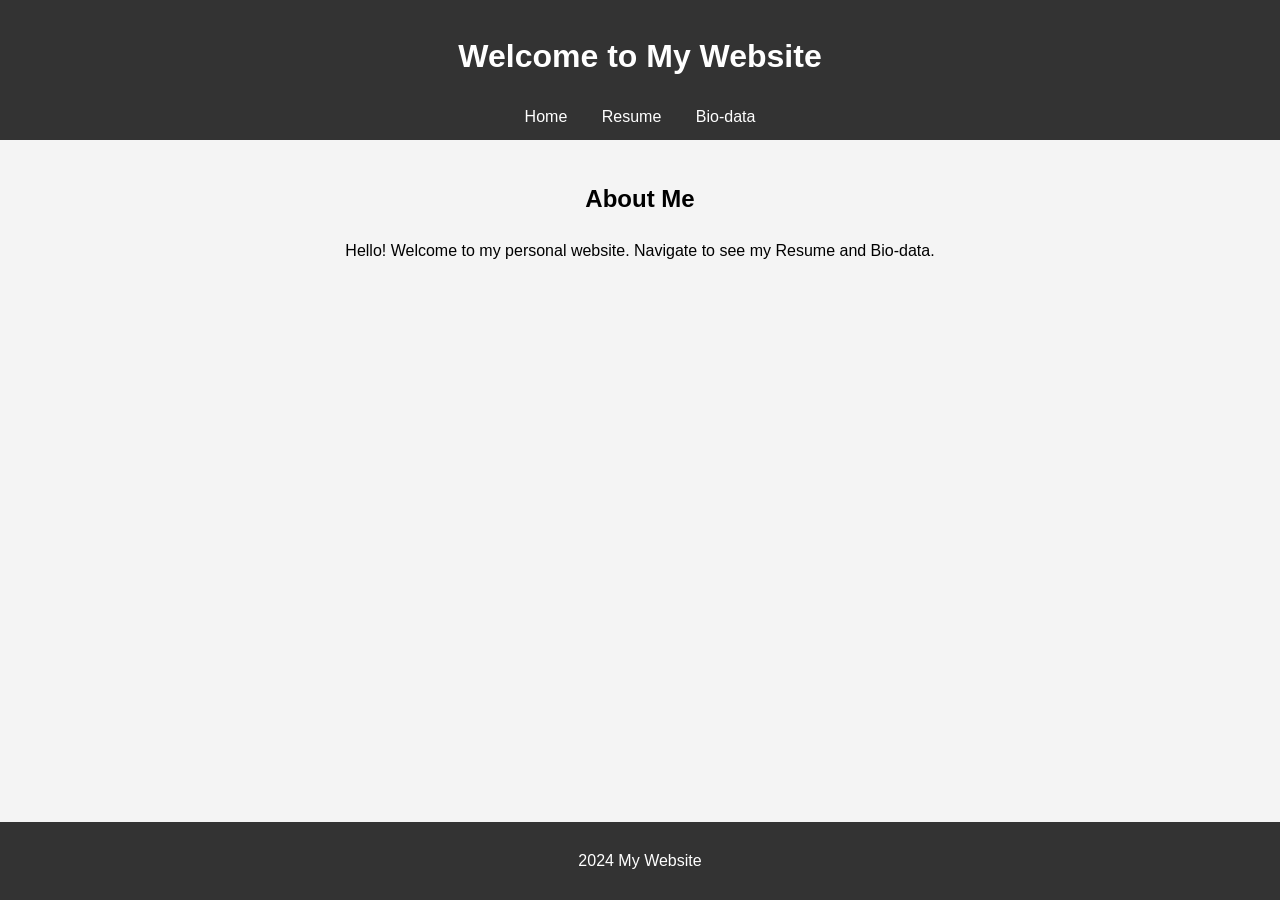
==== index.html @ 5a8b9094 "Resume Committing Resume for Portfolio" ====
<!DOCTYPE html>
<html lang="en">
<head>
    <meta charset="UTF-8">
    <meta name="viewport" content="width=device-width, initial-scale=1.0">
    <title>My Website</title>
    <link rel="stylesheet" href="styles.css">
    <script src="script.js" defer></script>
</head>
<body>
    <header>
        <h1>Welcome to My Website</h1>
        <nav>
            <a href="index.html">Home</a>
            <a href="resume.html">Resume</a>
            <a href="biodata.html">Bio-data</a>
        </nav>
    </header>
    <main>
        <h2>About Me</h2>
        <p>Hello! Welcome to my personal website. Navigate to see my Resume and Bio-data.</p>
    </main>
    <footer>
        <p>2024 My Website</p>
    </footer>
</body>
</html>
---- styles.css ----
body {
    font-family: Arial, sans-serif;
    line-height: 1.6;
    margin: 0;
    padding: 0;
    background-color: #f4f4f4;
}

header {
    background: #333;
    color: #fff;
    padding: 10px 0;
    text-align: center;
}

header nav a {
    color: #fff;
    text-decoration: none;
    margin: 0 15px;
}

header nav a:hover {
    color: yellow;
}

main {
    padding: 20px;
    text-align: center;
}

main table {
    margin: 0 auto;
    border-collapse: collapse;
    width: 50%;
}

main table, th, td {
    border: 1px solid #333;
    padding: 10px;
}

footer {
    text-align: center;
    background: #333;
    color: #fff;
    padding: 10px 0;
    position: fixed;
    bottom: 0;
    width: 100%;
}
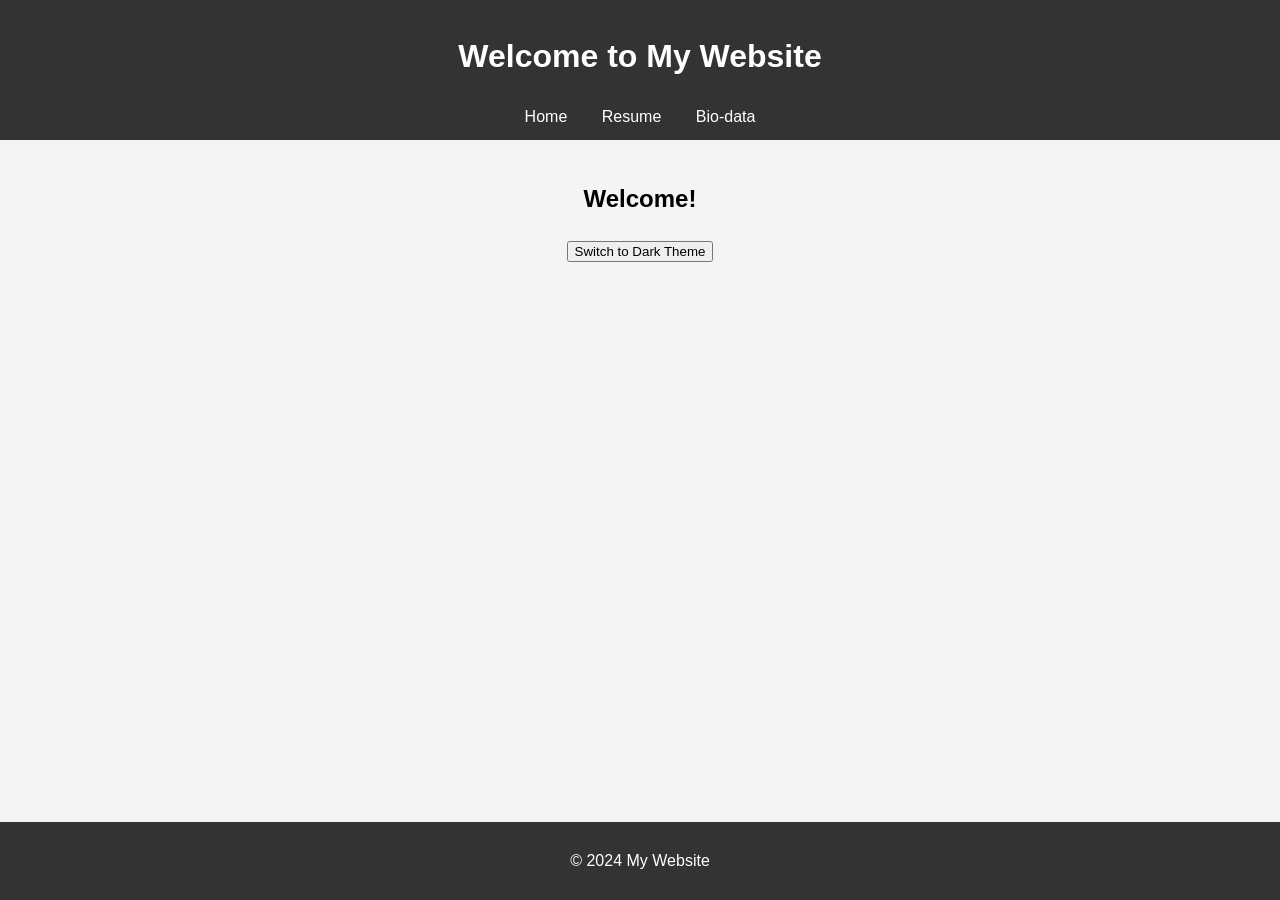
==== commit 147710fa: "Resume" ====
--- a/index.html
+++ b/index.html
@@ -3,9 +3,8 @@
 <head>
     <meta charset="UTF-8">
     <meta name="viewport" content="width=device-width, initial-scale=1.0">
-    <title>My Website</title>
+    <title>Home</title>
     <link rel="stylesheet" href="styles.css">
-    <script src="script.js" defer></script>
 </head>
 <body>
     <header>
@@ -17,11 +16,12 @@
         </nav>
     </header>
     <main>
-        <h2>About Me</h2>
-        <p>Hello! Welcome to my personal website. Navigate to see my Resume and Bio-data.</p>
+        <h2 id="greeting">Welcome!</h2>
+        <button id="theme-button" onclick="toggleTheme()">Switch to Dark Theme</button>
     </main>
     <footer>
-        <p>2024 My Website</p>
+        <p>© 2024 My Website</p>
     </footer>
+    <script src="script.js"></script>
 </body>
 </html>
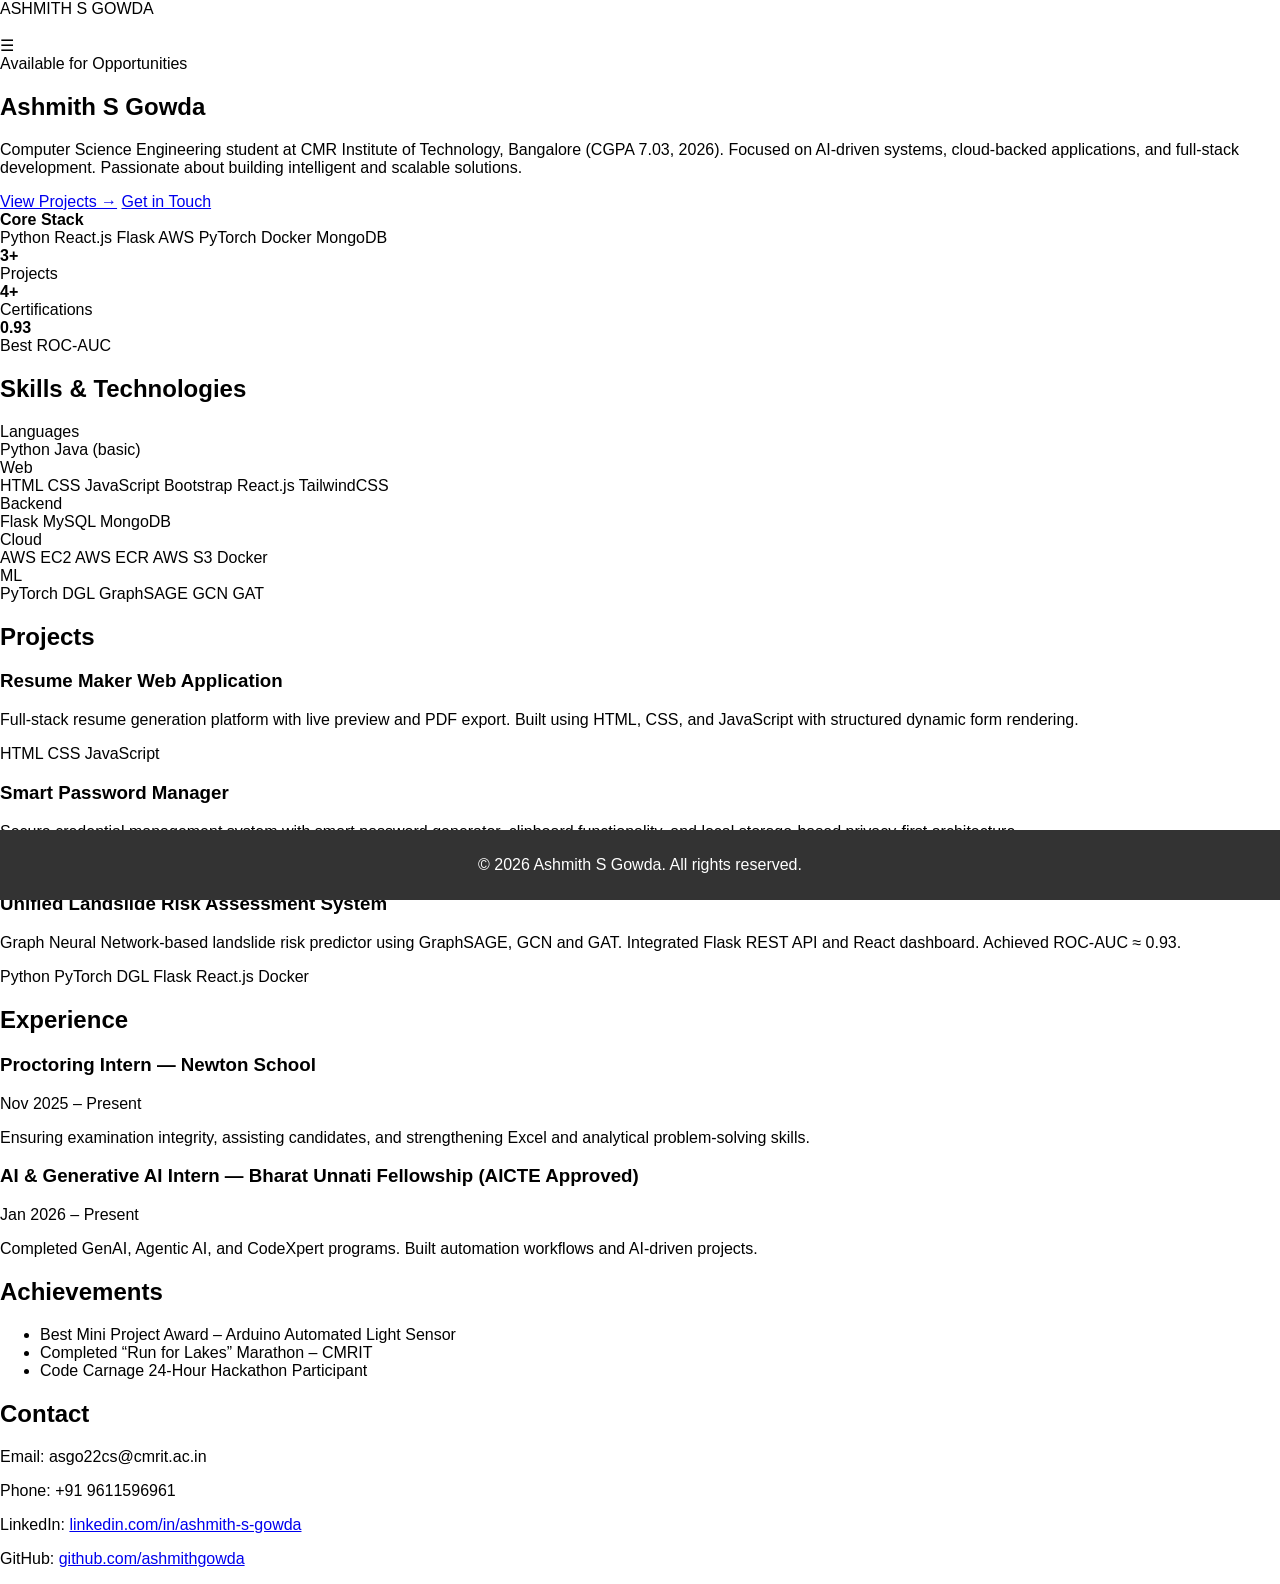
==== commit 3809b8dc: "Create index.html" ====
--- a/index.html
+++ b/index.html
@@ -1,27 +1,278 @@
 <!DOCTYPE html>
 <html lang="en">
 <head>
-    <meta charset="UTF-8">
-    <meta name="viewport" content="width=device-width, initial-scale=1.0">
-    <title>Home</title>
-    <link rel="stylesheet" href="styles.css">
+<meta charset="UTF-8">
+<meta name="viewport" content="width=device-width, initial-scale=1.0">
+<title>Ashmith S Gowda | Portfolio</title>
+
+<link href="https://fonts.googleapis.com/css2?family=Sora:wght@600;700;800&family=IBM+Plex+Sans:wght@300;400&display=swap" rel="stylesheet">
+
+<link rel="stylesheet" href="styles.css">
 </head>
+
 <body>
-    <header>
-        <h1>Welcome to My Website</h1>
-        <nav>
-            <a href="index.html">Home</a>
-            <a href="resume.html">Resume</a>
-            <a href="biodata.html">Bio-data</a>
-        </nav>
-    </header>
-    <main>
-        <h2 id="greeting">Welcome!</h2>
-        <button id="theme-button" onclick="toggleTheme()">Switch to Dark Theme</button>
-    </main>
-    <footer>
-        <p>© 2024 My Website</p>
-    </footer>
-    <script src="script.js"></script>
+
+<nav id="navbar">
+  <div class="container nav-inner">
+    <div class="logo">ASHMITH S GOWDA</div>
+
+    <div class="nav-links">
+      <a href="#hero">Home</a>
+      <a href="#skills">Skills</a>
+      <a href="#projects">Projects</a>
+      <a href="#experience">Experience</a>
+      <a href="#achievements">Achievements</a>
+      <a href="#contact">Contact</a>
+    </div>
+
+    <div class="hamburger" id="hamburger">
+      ☰
+    </div>
+  </div>
+</nav>
+
+<!-- HERO -->
+<section id="hero">
+<div class="container hero-grid">
+
+<div>
+  <span class="pill">Available for Opportunities</span>
+
+  <h1>
+    Ashmith <span>S Gowda</span>
+  </h1>
+
+  <p>
+    Computer Science Engineering student at CMR Institute of Technology, Bangalore (CGPA 7.03, 2026).
+    Focused on AI-driven systems, cloud-backed applications, and full-stack development.
+    Passionate about building intelligent and scalable solutions.
+  </p>
+
+  <div class="hero-buttons">
+    <a href="#projects" class="btn btn-primary">View Projects →</a>
+    <a href="#contact" class="btn btn-secondary">Get in Touch</a>
+  </div>
+</div>
+
+<div class="hero-card">
+  <div class="network-bg"></div>
+
+  <div class="core-stack">
+    <strong>Core Stack</strong><br>
+    <span class="pill">Python</span>
+    <span class="pill">React.js</span>
+    <span class="pill">Flask</span>
+    <span class="pill">AWS</span>
+    <span class="pill">PyTorch</span>
+    <span class="pill">Docker</span>
+    <span class="pill">MongoDB</span>
+  </div>
+
+  <div class="stats">
+    <div class="stat-card">
+      <strong>3+</strong><br>
+      Projects
+    </div>
+    <div class="stat-card">
+      <strong>4+</strong><br>
+      Certifications
+    </div>
+    <div class="stat-card">
+      <strong>0.93</strong><br>
+      Best ROC-AUC
+    </div>
+  </div>
+</div>
+
+</div>
+</section>
+
+<!-- SKILLS -->
+<section id="skills">
+<div class="container">
+
+<h2>Skills & Technologies</h2>
+
+<div class="skills-grid">
+
+<div class="skill-row">
+<div class="skill-label">Languages</div>
+<span class="pill">Python</span>
+<span class="pill">Java (basic)</span>
+</div>
+
+<div class="skill-row">
+<div class="skill-label">Web</div>
+<span class="pill">HTML</span>
+<span class="pill">CSS</span>
+<span class="pill">JavaScript</span>
+<span class="pill">Bootstrap</span>
+<span class="pill">React.js</span>
+<span class="pill">TailwindCSS</span>
+</div>
+
+<div class="skill-row">
+<div class="skill-label">Backend</div>
+<span class="pill">Flask</span>
+<span class="pill">MySQL</span>
+<span class="pill">MongoDB</span>
+</div>
+
+<div class="skill-row">
+<div class="skill-label">Cloud</div>
+<span class="pill">AWS EC2</span>
+<span class="pill">AWS ECR</span>
+<span class="pill">AWS S3</span>
+<span class="pill">Docker</span>
+</div>
+
+<div class="skill-row">
+<div class="skill-label">ML</div>
+<span class="pill">PyTorch</span>
+<span class="pill">DGL</span>
+<span class="pill">GraphSAGE</span>
+<span class="pill">GCN</span>
+<span class="pill">GAT</span>
+</div>
+
+</div>
+</div>
+</section>
+
+<!-- PROJECTS -->
+<section id="projects">
+<div class="container">
+
+<h2>Projects</h2>
+
+<div class="project-grid">
+
+<div class="card">
+<h3>Resume Maker Web Application</h3>
+<p>
+Full-stack resume generation platform with live preview and PDF export.
+Built using HTML, CSS, and JavaScript with structured dynamic form rendering.
+</p>
+<div>
+<span class="pill">HTML</span>
+<span class="pill">CSS</span>
+<span class="pill">JavaScript</span>
+</div>
+</div>
+
+<div class="card">
+<h3>Smart Password Manager</h3>
+<p>
+Secure credential management system with smart password generator,
+clipboard functionality, and local storage-based privacy-first architecture.
+</p>
+<div>
+<span class="pill">HTML</span>
+<span class="pill">CSS</span>
+<span class="pill">JavaScript</span>
+</div>
+</div>
+
+<div class="card">
+<h3>Unified Landslide Risk Assessment System</h3>
+<p>
+Graph Neural Network-based landslide risk predictor using GraphSAGE, GCN and GAT.
+Integrated Flask REST API and React dashboard. Achieved ROC-AUC ≈ 0.93.
+</p>
+<div>
+<span class="pill">Python</span>
+<span class="pill">PyTorch</span>
+<span class="pill">DGL</span>
+<span class="pill">Flask</span>
+<span class="pill">React.js</span>
+<span class="pill">Docker</span>
+</div>
+</div>
+
+</div>
+</div>
+</section>
+
+<!-- EXPERIENCE -->
+<section id="experience">
+<div class="container">
+
+<h2>Experience</h2>
+
+<div class="timeline">
+
+<div class="timeline-item">
+<div class="timeline-card">
+<h3>Proctoring Intern — Newton School</h3>
+<p>Nov 2025 – Present</p>
+<p>
+Ensuring examination integrity, assisting candidates,
+and strengthening Excel and analytical problem-solving skills.
+</p>
+</div>
+</div>
+
+<div class="timeline-item">
+<div class="timeline-card">
+<h3>AI & Generative AI Intern — Bharat Unnati Fellowship (AICTE Approved)</h3>
+<p>Jan 2026 – Present</p>
+<p>
+Completed GenAI, Agentic AI, and CodeXpert programs.
+Built automation workflows and AI-driven projects.
+</p>
+</div>
+</div>
+
+</div>
+</div>
+</section>
+
+<!-- ACHIEVEMENTS -->
+<section id="achievements">
+<div class="container">
+
+<h2>Achievements</h2>
+
+<ul>
+<li>Best Mini Project Award – Arduino Automated Light Sensor</li>
+<li>Completed “Run for Lakes” Marathon – CMRIT</li>
+<li>Code Carnage 24-Hour Hackathon Participant</li>
+</ul>
+
+</div>
+</section>
+
+<!-- CONTACT -->
+<section id="contact">
+<div class="container">
+
+<h2>Contact</h2>
+
+<p>Email: asgo22cs@cmrit.ac.in</p>
+<p>Phone: +91 9611596961</p>
+<p>
+LinkedIn:
+<a href="https://linkedin.com/in/ashmith-s-gowda-a16a98309" target="_blank">
+linkedin.com/in/ashmith-s-gowda
+</a>
+</p>
+
+<p>
+GitHub:
+<a href="https://github.com/ashmithgowda" target="_blank">
+github.com/ashmithgowda
+</a>
+</p>
+
+</div>
+</section>
+
+<footer>
+<div class="container">
+<p>© 2026 Ashmith S Gowda. All rights reserved.</p>
+</div>
+</footer>
+
+<script src="script.js"></script>
 </body>
 </html>
--- a/styles.css
+++ b/styles.css
@@ -1,26 +1,26 @@
 body {
     font-family: Arial, sans-serif;
-    line-height: 1.6;
     margin: 0;
     padding: 0;
-    background-color: #f4f4f4;
+    background-color: white;
+    color: black;
 }
 
 header {
-    background: #333;
-    color: #fff;
-    padding: 10px 0;
+    background-color: #333;
+    color: white;
+    padding: 10px 20px;
     text-align: center;
 }
 
-header nav a {
-    color: #fff;
+nav a {
+    color: white;
     text-decoration: none;
-    margin: 0 15px;
+    margin: 0 10px;
 }
 
-header nav a:hover {
-    color: yellow;
+nav a:hover {
+    text-decoration: underline;
 }
 
 main {
@@ -28,23 +28,42 @@
     text-align: center;
 }
 
-main table {
-    margin: 0 auto;
-    border-collapse: collapse;
-    width: 50%;
-}
-
-main table, th, td {
-    border: 1px solid #333;
-    padding: 10px;
-}
-
 footer {
+    background-color: #333;
+    color: white;
     text-align: center;
-    background: #333;
-    color: #fff;
     padding: 10px 0;
     position: fixed;
     bottom: 0;
     width: 100%;
 }
+
+/* Table Styles */
+table {
+    margin: 20px auto;
+    border-collapse: collapse;
+    width: 80%;
+    background-color: #fff;
+}
+
+table th, table td {
+    border: 1px solid #333;
+    padding: 10px;
+    text-align: left;
+}
+
+table th {
+    background-color: #333;
+    color: white;
+}
+body.dark-theme {
+    background-color: #121212;
+    color: #e0e0e0;
+}
+
+button {
+    margin: 20px;
+    padding: 10px 20px;
+    font-size: 16px;
+    cursor: pointer;
+}
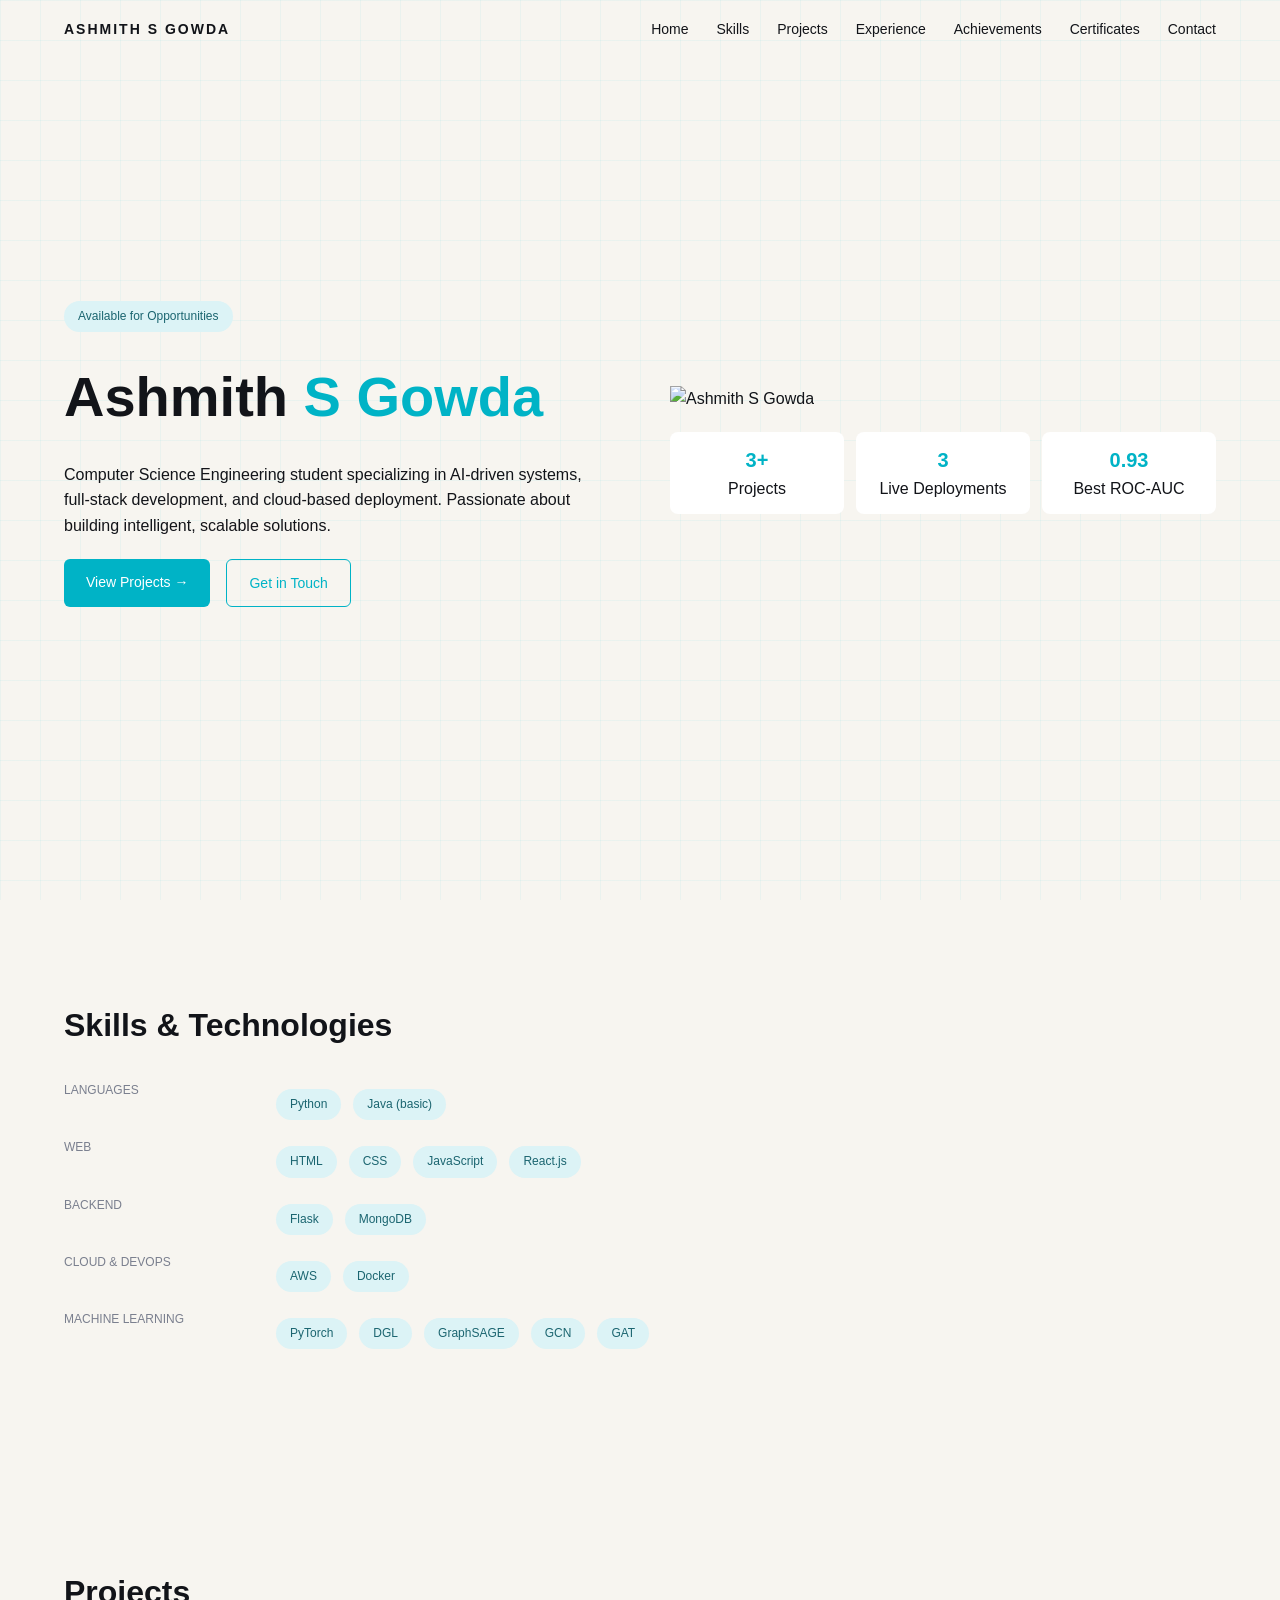
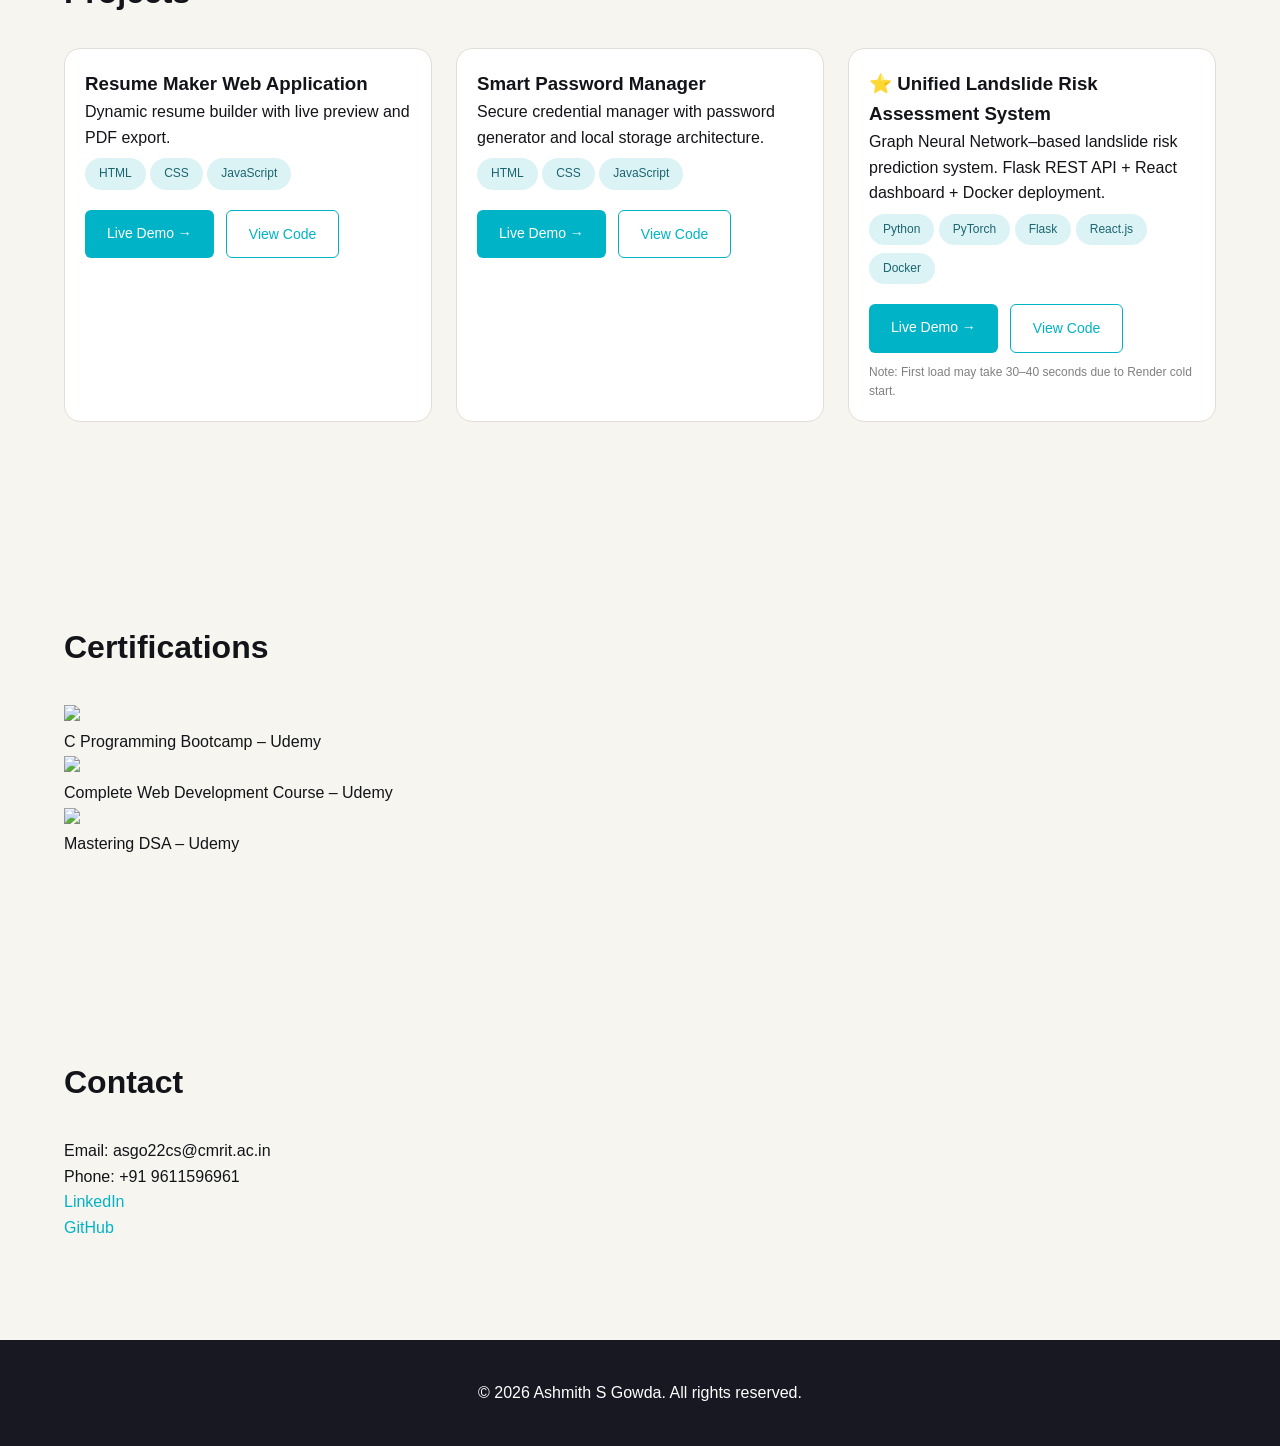
==== commit d1603493: "Refactor index.html for improved structure and content" ====
--- a/index.html
+++ b/index.html
@@ -6,7 +6,6 @@
 <title>Ashmith S Gowda | Portfolio</title>
 
 <link href="https://fonts.googleapis.com/css2?family=Sora:wght@600;700;800&family=IBM+Plex+Sans:wght@300;400&display=swap" rel="stylesheet">
-
 <link rel="stylesheet" href="styles.css">
 </head>
 
@@ -22,12 +21,11 @@
       <a href="#projects">Projects</a>
       <a href="#experience">Experience</a>
       <a href="#achievements">Achievements</a>
+      <a href="#certificates">Certificates</a>
       <a href="#contact">Contact</a>
     </div>
 
-    <div class="hamburger" id="hamburger">
-      ☰
-    </div>
+    <div class="hamburger" id="hamburger">☰</div>
   </div>
 </nav>
 
@@ -43,9 +41,9 @@
   </h1>
 
   <p>
-    Computer Science Engineering student at CMR Institute of Technology, Bangalore (CGPA 7.03, 2026).
-    Focused on AI-driven systems, cloud-backed applications, and full-stack development.
-    Passionate about building intelligent and scalable solutions.
+    Computer Science Engineering student specializing in AI-driven systems,
+    full-stack development, and cloud-based deployment.
+    Passionate about building intelligent, scalable solutions.
   </p>
 
   <div class="hero-buttons">
@@ -54,32 +52,18 @@
   </div>
 </div>
 
-<div class="hero-card">
-  <div class="network-bg"></div>
-
-  <div class="core-stack">
-    <strong>Core Stack</strong><br>
-    <span class="pill">Python</span>
-    <span class="pill">React.js</span>
-    <span class="pill">Flask</span>
-    <span class="pill">AWS</span>
-    <span class="pill">PyTorch</span>
-    <span class="pill">Docker</span>
-    <span class="pill">MongoDB</span>
-  </div>
+<div class="hero-photo-card">
+  <img src="images/photo.jpg" alt="Ashmith S Gowda" class="profile-img">
 
   <div class="stats">
     <div class="stat-card">
-      <strong>3+</strong><br>
-      Projects
+      <strong>3+</strong><br>Projects
     </div>
     <div class="stat-card">
-      <strong>4+</strong><br>
-      Certifications
+      <strong>3</strong><br>Live Deployments
     </div>
     <div class="stat-card">
-      <strong>0.93</strong><br>
-      Best ROC-AUC
+      <strong>0.93</strong><br>Best ROC-AUC
     </div>
   </div>
 </div>
@@ -90,7 +74,6 @@
 <!-- SKILLS -->
 <section id="skills">
 <div class="container">
-
 <h2>Skills & Technologies</h2>
 
 <div class="skills-grid">
@@ -106,28 +89,23 @@
 <span class="pill">HTML</span>
 <span class="pill">CSS</span>
 <span class="pill">JavaScript</span>
-<span class="pill">Bootstrap</span>
 <span class="pill">React.js</span>
-<span class="pill">TailwindCSS</span>
 </div>
 
 <div class="skill-row">
 <div class="skill-label">Backend</div>
 <span class="pill">Flask</span>
-<span class="pill">MySQL</span>
 <span class="pill">MongoDB</span>
 </div>
 
 <div class="skill-row">
-<div class="skill-label">Cloud</div>
-<span class="pill">AWS EC2</span>
-<span class="pill">AWS ECR</span>
-<span class="pill">AWS S3</span>
+<div class="skill-label">Cloud & DevOps</div>
+<span class="pill">AWS</span>
 <span class="pill">Docker</span>
 </div>
 
 <div class="skill-row">
-<div class="skill-label">ML</div>
+<div class="skill-label">Machine Learning</div>
 <span class="pill">PyTorch</span>
 <span class="pill">DGL</span>
 <span class="pill">GraphSAGE</span>
@@ -142,128 +120,124 @@
 <!-- PROJECTS -->
 <section id="projects">
 <div class="container">
-
 <h2>Projects</h2>
 
 <div class="project-grid">
 
+<!-- Resume Maker -->
 <div class="card">
 <h3>Resume Maker Web Application</h3>
 <p>
-Full-stack resume generation platform with live preview and PDF export.
-Built using HTML, CSS, and JavaScript with structured dynamic form rendering.
-</p>
+Dynamic resume builder with live preview and PDF export.
+</p>
+
 <div>
 <span class="pill">HTML</span>
 <span class="pill">CSS</span>
 <span class="pill">JavaScript</span>
 </div>
-</div>
-
+
+<div style="margin-top:20px; display:flex; gap:12px; flex-wrap:wrap;">
+<a href="https://ashmithgowda.github.io/Resume-Maker/" target="_blank" class="btn btn-primary">
+Live Demo →
+</a>
+<a href="https://github.com/ashmithgowda/Resume-Maker" target="_blank" class="btn btn-secondary">
+View Code
+</a>
+</div>
+</div>
+
+<!-- Password Manager -->
 <div class="card">
 <h3>Smart Password Manager</h3>
 <p>
-Secure credential management system with smart password generator,
-clipboard functionality, and local storage-based privacy-first architecture.
-</p>
+Secure credential manager with password generator and local storage architecture.
+</p>
+
 <div>
 <span class="pill">HTML</span>
 <span class="pill">CSS</span>
 <span class="pill">JavaScript</span>
 </div>
-</div>
-
+
+<div style="margin-top:20px; display:flex; gap:12px; flex-wrap:wrap;">
+<a href="https://ashmithgowda.github.io/smartpasswordmanager/" target="_blank" class="btn btn-primary">
+Live Demo →
+</a>
+<a href="https://github.com/ashmithgowda/smartpasswordmanager" target="_blank" class="btn btn-secondary">
+View Code
+</a>
+</div>
+</div>
+
+<!-- Landslide Project -->
 <div class="card">
-<h3>Unified Landslide Risk Assessment System</h3>
+<h3>⭐ Unified Landslide Risk Assessment System</h3>
 <p>
-Graph Neural Network-based landslide risk predictor using GraphSAGE, GCN and GAT.
-Integrated Flask REST API and React dashboard. Achieved ROC-AUC ≈ 0.93.
-</p>
+Graph Neural Network–based landslide risk prediction system.
+Flask REST API + React dashboard + Docker deployment.
+</p>
+
 <div>
 <span class="pill">Python</span>
 <span class="pill">PyTorch</span>
-<span class="pill">DGL</span>
 <span class="pill">Flask</span>
 <span class="pill">React.js</span>
 <span class="pill">Docker</span>
 </div>
-</div>
-
-</div>
-</div>
-</section>
-
-<!-- EXPERIENCE -->
-<section id="experience">
-<div class="container">
-
-<h2>Experience</h2>
-
-<div class="timeline">
-
-<div class="timeline-item">
-<div class="timeline-card">
-<h3>Proctoring Intern — Newton School</h3>
-<p>Nov 2025 – Present</p>
-<p>
-Ensuring examination integrity, assisting candidates,
-and strengthening Excel and analytical problem-solving skills.
-</p>
-</div>
-</div>
-
-<div class="timeline-item">
-<div class="timeline-card">
-<h3>AI & Generative AI Intern — Bharat Unnati Fellowship (AICTE Approved)</h3>
-<p>Jan 2026 – Present</p>
-<p>
-Completed GenAI, Agentic AI, and CodeXpert programs.
-Built automation workflows and AI-driven projects.
-</p>
-</div>
-</div>
-
-</div>
-</div>
-</section>
-
-<!-- ACHIEVEMENTS -->
-<section id="achievements">
-<div class="container">
-
-<h2>Achievements</h2>
-
-<ul>
-<li>Best Mini Project Award – Arduino Automated Light Sensor</li>
-<li>Completed “Run for Lakes” Marathon – CMRIT</li>
-<li>Code Carnage 24-Hour Hackathon Participant</li>
-</ul>
-
+
+<div style="margin-top:20px; display:flex; gap:12px; flex-wrap:wrap;">
+<a href="https://major-project01-gfr6.onrender.com" target="_blank" class="btn btn-primary">
+Live Demo →
+</a>
+<a href="https://github.com/ashmithgowda" target="_blank" class="btn btn-secondary">
+View Code
+</a>
+</div>
+
+<p style="font-size:12px; color:gray; margin-top:10px;">
+Note: First load may take 30–40 seconds due to Render cold start.
+</p>
+</div>
+
+</div>
+</div>
+</section>
+
+<!-- CERTIFICATES -->
+<section id="certificates">
+<div class="container">
+<h2>Certifications</h2>
+
+<div class="certificate-grid">
+
+<div class="certificate-card">
+<img src="images/c-programming-bootcamp.jpeg">
+<p>C Programming Bootcamp – Udemy</p>
+</div>
+
+<div class="certificate-card">
+<img src="images/complete-webdev.jpeg">
+<p>Complete Web Development Course – Udemy</p>
+</div>
+
+<div class="certificate-card">
+<img src="images/mastering-dsa.jpeg">
+<p>Mastering DSA – Udemy</p>
+</div>
+
+</div>
 </div>
 </section>
 
 <!-- CONTACT -->
 <section id="contact">
 <div class="container">
-
 <h2>Contact</h2>
-
 <p>Email: asgo22cs@cmrit.ac.in</p>
 <p>Phone: +91 9611596961</p>
-<p>
-LinkedIn:
-<a href="https://linkedin.com/in/ashmith-s-gowda-a16a98309" target="_blank">
-linkedin.com/in/ashmith-s-gowda
-</a>
-</p>
-
-<p>
-GitHub:
-<a href="https://github.com/ashmithgowda" target="_blank">
-github.com/ashmithgowda
-</a>
-</p>
-
+<p><a href="https://linkedin.com/in/ashmith-s-gowda-a16a98309" target="_blank">LinkedIn</a></p>
+<p><a href="https://github.com/ashmithgowda" target="_blank">GitHub</a></p>
 </div>
 </section>
 
--- a/styles.css
+++ b/styles.css
@@ -1,69 +1,336 @@
-body {
-    font-family: Arial, sans-serif;
-    margin: 0;
-    padding: 0;
-    background-color: white;
-    color: black;
-}
-
-header {
-    background-color: #333;
-    color: white;
-    padding: 10px 20px;
-    text-align: center;
-}
-
-nav a {
-    color: white;
-    text-decoration: none;
-    margin: 0 10px;
-}
-
-nav a:hover {
-    text-decoration: underline;
-}
-
-main {
-    padding: 20px;
-    text-align: center;
-}
-
-footer {
-    background-color: #333;
-    color: white;
-    text-align: center;
-    padding: 10px 0;
-    position: fixed;
-    bottom: 0;
-    width: 100%;
-}
-
-/* Table Styles */
-table {
-    margin: 20px auto;
-    border-collapse: collapse;
-    width: 80%;
-    background-color: #fff;
-}
-
-table th, table td {
-    border: 1px solid #333;
-    padding: 10px;
-    text-align: left;
-}
-
-table th {
-    background-color: #333;
-    color: white;
-}
-body.dark-theme {
-    background-color: #121212;
-    color: #e0e0e0;
-}
-
-button {
-    margin: 20px;
-    padding: 10px 20px;
-    font-size: 16px;
-    cursor: pointer;
-}
+:root{
+  --bg:#F7F5F0;
+  --accent:#00B3C6;
+  --dark:#171821;
+  --dark-card:#1D1F2A;
+  --text:#121419;
+  --text-light:#EDF0F5;
+  --muted:#7A7F8E;
+  --border:#E2DDD8;
+  --pill-bg:#DCF3F6;
+  --pill-text:#1B6570;
+  --transition:0.2s ease;
+}
+
+*{
+  margin:0;
+  padding:0;
+  box-sizing:border-box;
+}
+
+html{
+  scroll-behavior:smooth;
+}
+
+body{
+  font-family:'IBM Plex Sans',sans-serif;
+  background:var(--bg);
+  color:var(--text);
+  line-height:1.6;
+}
+
+h1,h2,h3{
+  font-family:'Sora',sans-serif;
+}
+
+/* CONTAINER */
+.container{
+  width:90%;
+  max-width:1200px;
+  margin:auto;
+}
+
+/* NAV */
+nav{
+  position:fixed;
+  width:100%;
+  top:0;
+  left:0;
+  padding:18px 0;
+  z-index:1000;
+  transition:var(--transition);
+}
+
+nav.nav-scrolled{
+  background:#fff;
+  box-shadow:0 6px 20px rgba(0,0,0,0.08);
+}
+
+.nav-inner{
+  display:flex;
+  justify-content:space-between;
+  align-items:center;
+}
+
+.logo{
+  font-weight:800;
+  letter-spacing:2px;
+  font-size:14px;
+  text-transform:uppercase;
+  cursor:pointer;
+}
+
+.nav-links{
+  display:flex;
+  gap:28px;
+}
+
+.nav-links a{
+  text-decoration:none;
+  color:inherit;
+  font-size:14px;
+  transition:var(--transition);
+}
+
+.nav-links a:hover{
+  color:var(--accent);
+}
+
+.hamburger{
+  display:none;
+  font-size:24px;
+  cursor:pointer;
+}
+
+/* HERO */
+#hero{
+  min-height:100vh;
+  display:flex;
+  align-items:center;
+  padding-top:100px;
+  background:
+    linear-gradient(90deg,rgba(0,179,198,0.05) 1px,transparent 1px),
+    linear-gradient(rgba(0,179,198,0.05) 1px,transparent 1px);
+  background-size:40px 40px;
+}
+
+.hero-grid{
+  display:grid;
+  grid-template-columns:1fr 1fr;
+  gap:60px;
+  align-items:center;
+}
+
+.pill{
+  display:inline-block;
+  padding:6px 14px;
+  background:var(--pill-bg);
+  color:var(--pill-text);
+  border-radius:999px;
+  font-size:12px;
+  transition:var(--transition);
+  margin-top:8px;
+}
+
+.pill:hover{
+  transform:scale(1.07);
+  box-shadow:0 0 10px rgba(0,179,198,0.4);
+}
+
+h1{
+  font-size:56px;
+  margin:20px 0;
+}
+
+h1 span{
+  color:var(--accent);
+}
+
+.hero-buttons{
+  margin-top:20px;
+  display:flex;
+  gap:16px;
+}
+
+.btn{
+  padding:12px 22px;
+  border-radius:6px;
+  font-size:14px;
+  cursor:pointer;
+  transition:var(--transition);
+  text-decoration:none;
+}
+
+.btn-primary{
+  background:var(--accent);
+  color:#fff;
+}
+
+.btn-secondary{
+  border:1px solid var(--accent);
+  color:var(--accent);
+  background:transparent;
+}
+
+.btn:hover{
+  transform:translateY(-3px);
+}
+
+.hero-card{
+  background:var(--dark);
+  border-radius:16px;
+  padding:24px;
+  color:#fff;
+}
+
+.network-bg{
+  height:200px;
+  background:var(--dark);
+  background-image:
+    radial-gradient(circle at 20% 30%, #00B3C6 2px, transparent 2px),
+    radial-gradient(circle at 70% 60%, #00B3C6 2px, transparent 2px),
+    radial-gradient(circle at 40% 80%, #00B3C6 2px, transparent 2px);
+}
+
+.core-stack{
+  margin-top:16px;
+}
+
+.core-stack .pill{
+  background:rgba(255,255,255,0.1);
+  color:#fff;
+  margin:4px;
+}
+
+.stats{
+  margin-top:20px;
+  display:flex;
+  gap:12px;
+}
+
+.stat-card{
+  flex:1;
+  background:#fff;
+  color:var(--text);
+  padding:12px;
+  border-radius:8px;
+  text-align:center;
+}
+
+.stat-card strong{
+  color:var(--accent);
+  font-size:20px;
+}
+
+/* SECTIONS */
+section{
+  padding:100px 0;
+}
+
+h2{
+  margin-bottom:30px;
+  font-size:32px;
+}
+
+/* SKILLS */
+.skill-row{
+  display:flex;
+  flex-wrap:wrap;
+  gap:12px;
+  margin-bottom:18px;
+}
+
+.skill-label{
+  width:200px;
+  font-size:12px;
+  text-transform:uppercase;
+  color:var(--muted);
+}
+
+/* PROJECTS */
+.project-grid{
+  display:grid;
+  gap:24px;
+  grid-template-columns:repeat(auto-fit,minmax(280px,1fr));
+}
+
+.card{
+  background:#fff;
+  border:1px solid var(--border);
+  border-radius:16px;
+  padding:20px;
+  transition:var(--transition);
+  display:flex;
+  flex-direction:column;
+}
+
+.card:hover{
+  transform:translateY(-4px);
+  box-shadow:0 10px 25px rgba(0,0,0,0.08);
+}
+
+/* EXPERIENCE */
+.timeline{
+  border-left:2px solid rgba(0,179,198,0.3);
+  padding-left:30px;
+}
+
+.timeline-item{
+  margin-bottom:40px;
+  position:relative;
+}
+
+.timeline-item::before{
+  content:"";
+  position:absolute;
+  left:-37px;
+  top:5px;
+  width:12px;
+  height:12px;
+  background:var(--accent);
+  border-radius:50%;
+}
+
+.timeline-card{
+  background:#fff;
+  border:1px solid var(--border);
+  padding:20px;
+  border-radius:12px;
+  transition:var(--transition);
+}
+
+.timeline-card:hover{
+  transform:translateY(-4px);
+  box-shadow:0 10px 25px rgba(0,0,0,0.08);
+}
+
+/* ACHIEVEMENTS */
+#achievements{
+  background:var(--dark);
+  color:#fff;
+}
+
+#achievements ul{
+  list-style:none;
+  line-height:2;
+}
+
+/* CONTACT */
+#contact a{
+  color:var(--accent);
+  text-decoration:none;
+}
+
+/* FOOTER */
+footer{
+  background:var(--dark);
+  color:#fff;
+  padding:40px 0;
+  text-align:center;
+}
+
+/* RESPONSIVE */
+@media(max-width:1024px){
+  .hero-grid{
+    grid-template-columns:1fr;
+  }
+}
+
+@media(max-width:768px){
+  .nav-links{
+    display:none;
+  }
+  .hamburger{
+    display:block;
+  }
+}
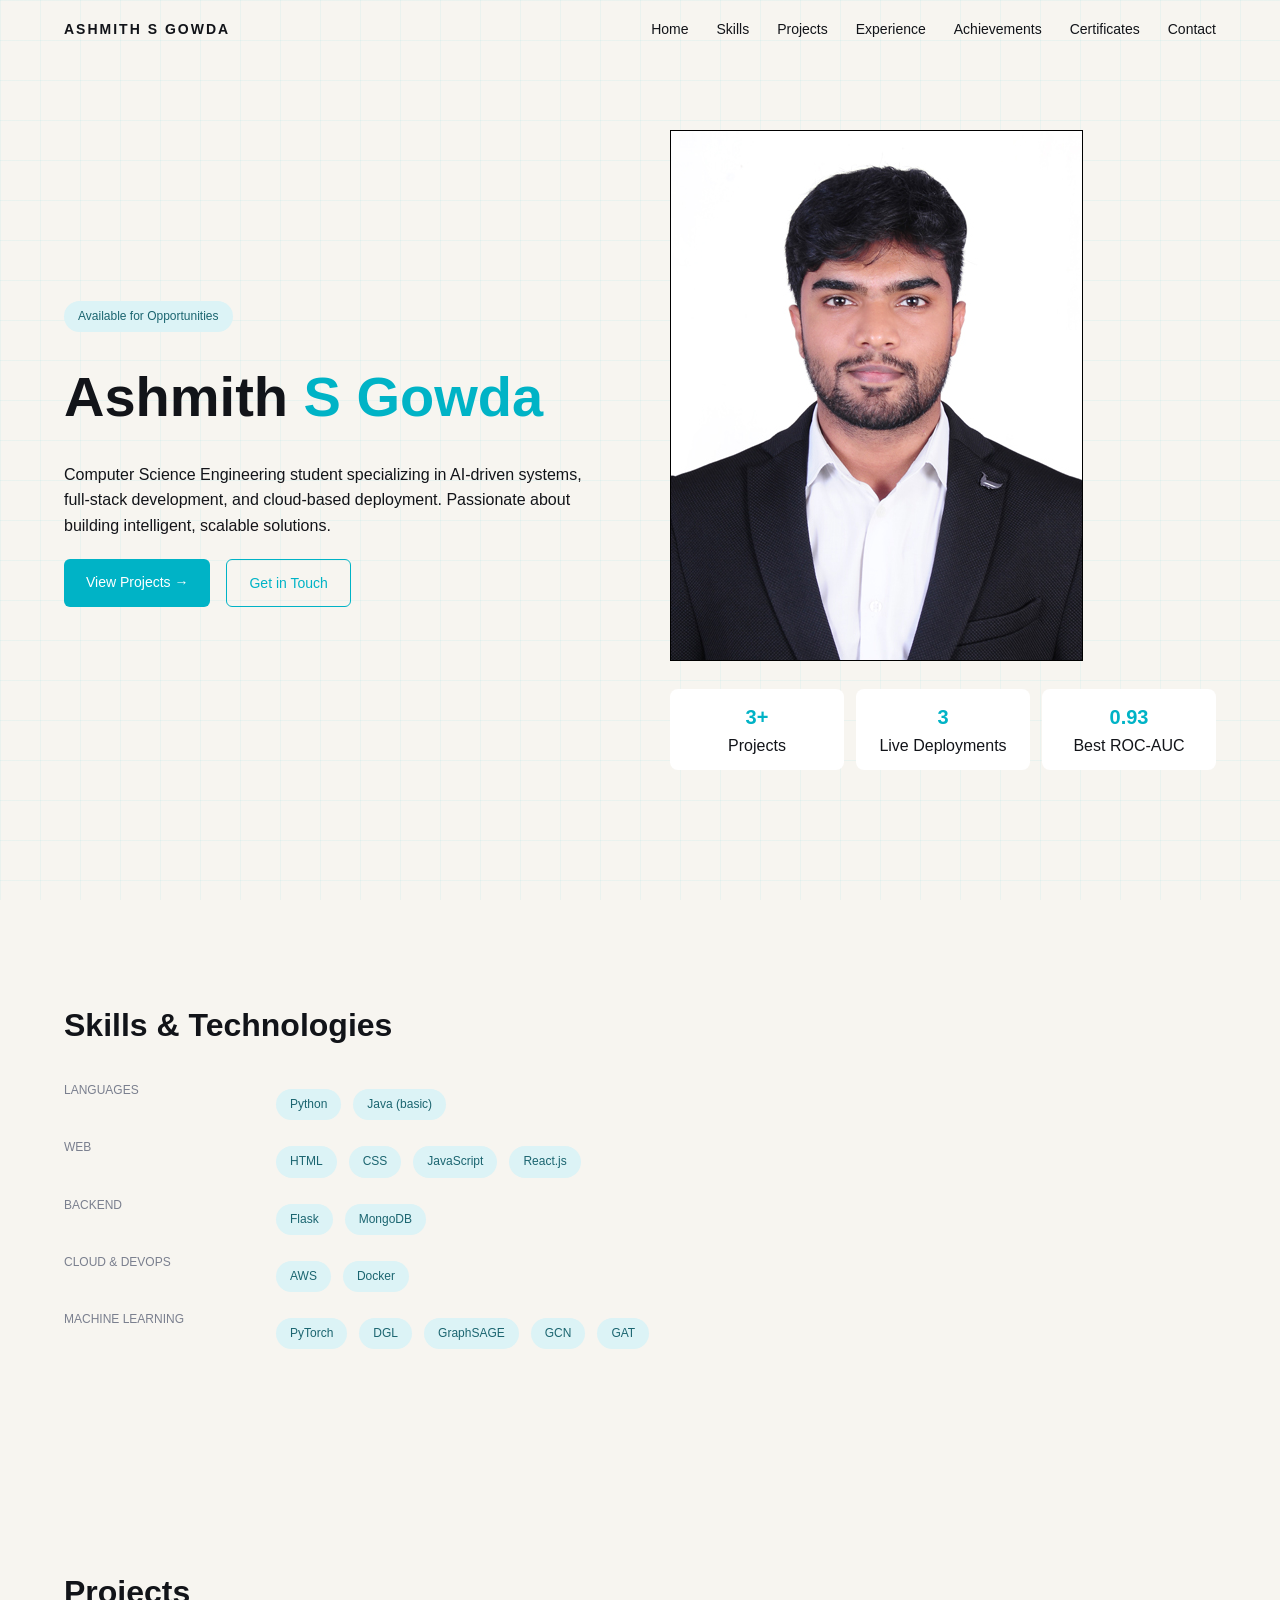
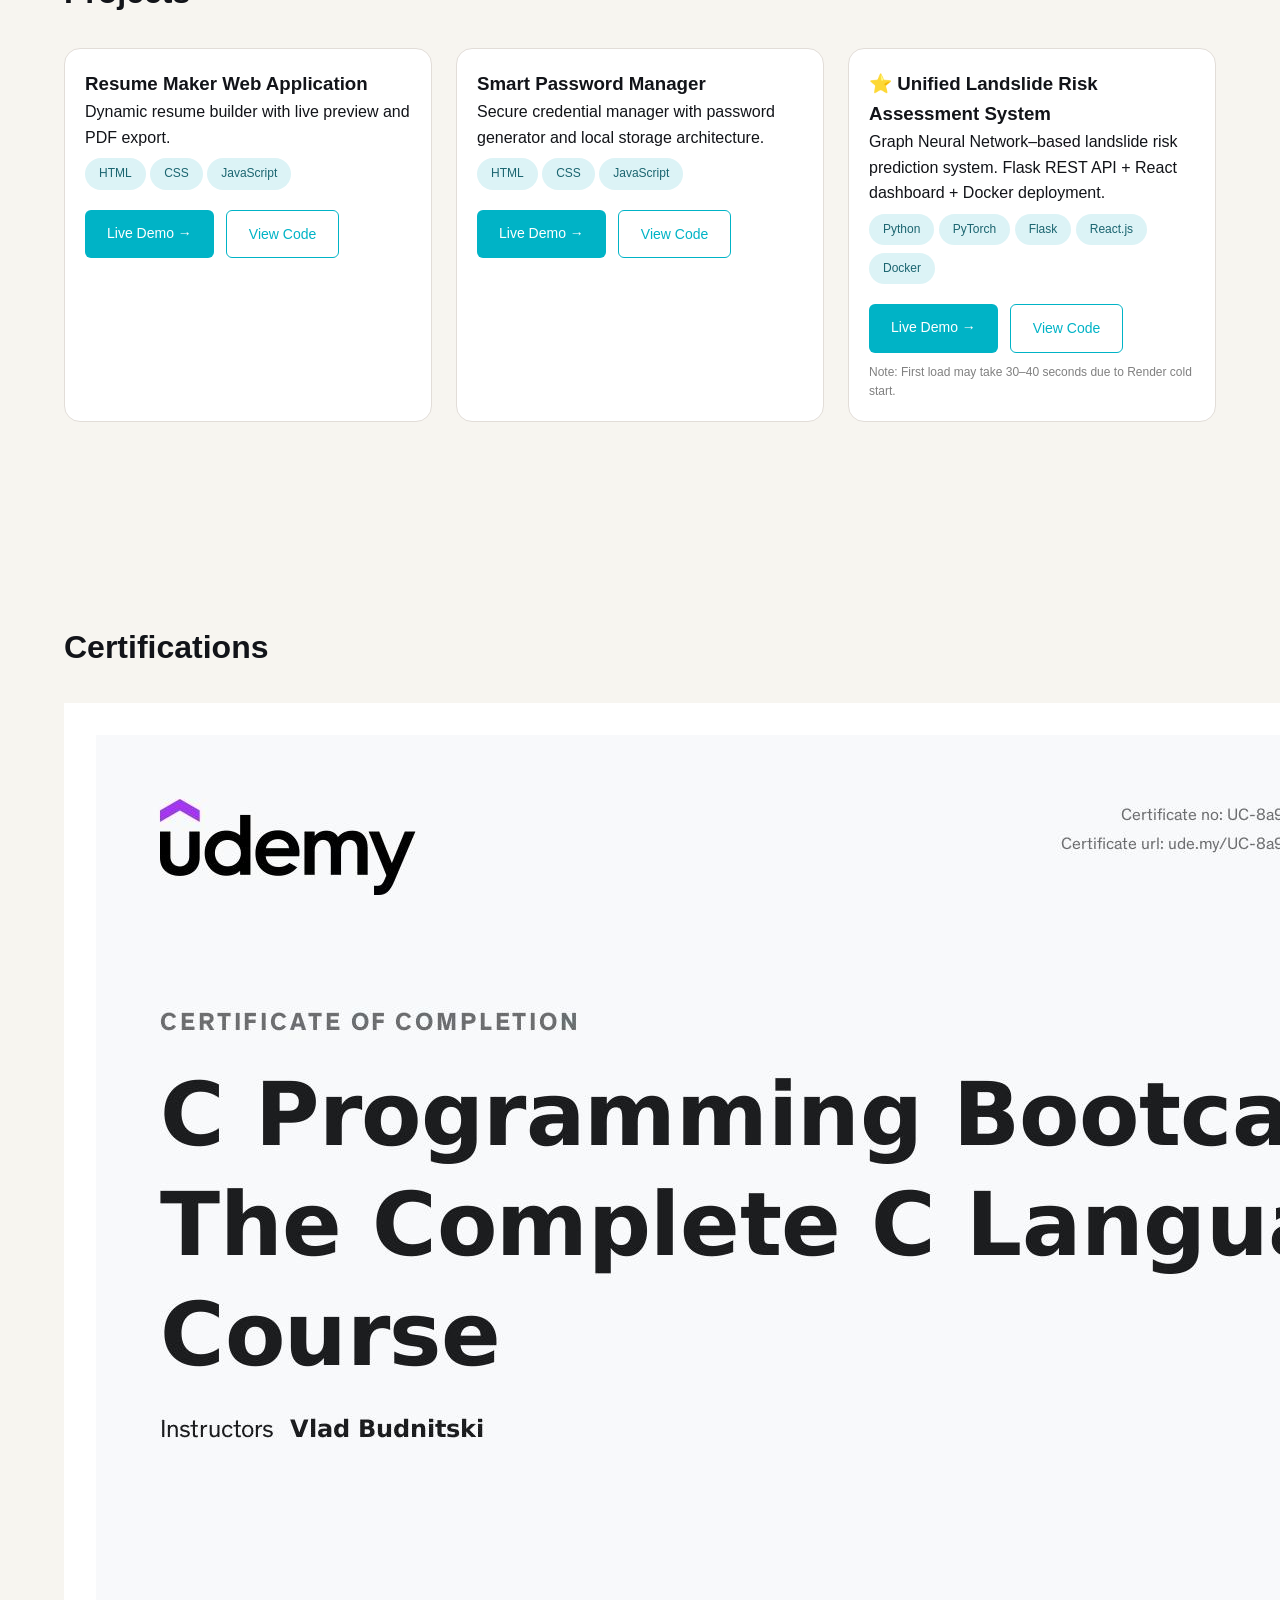
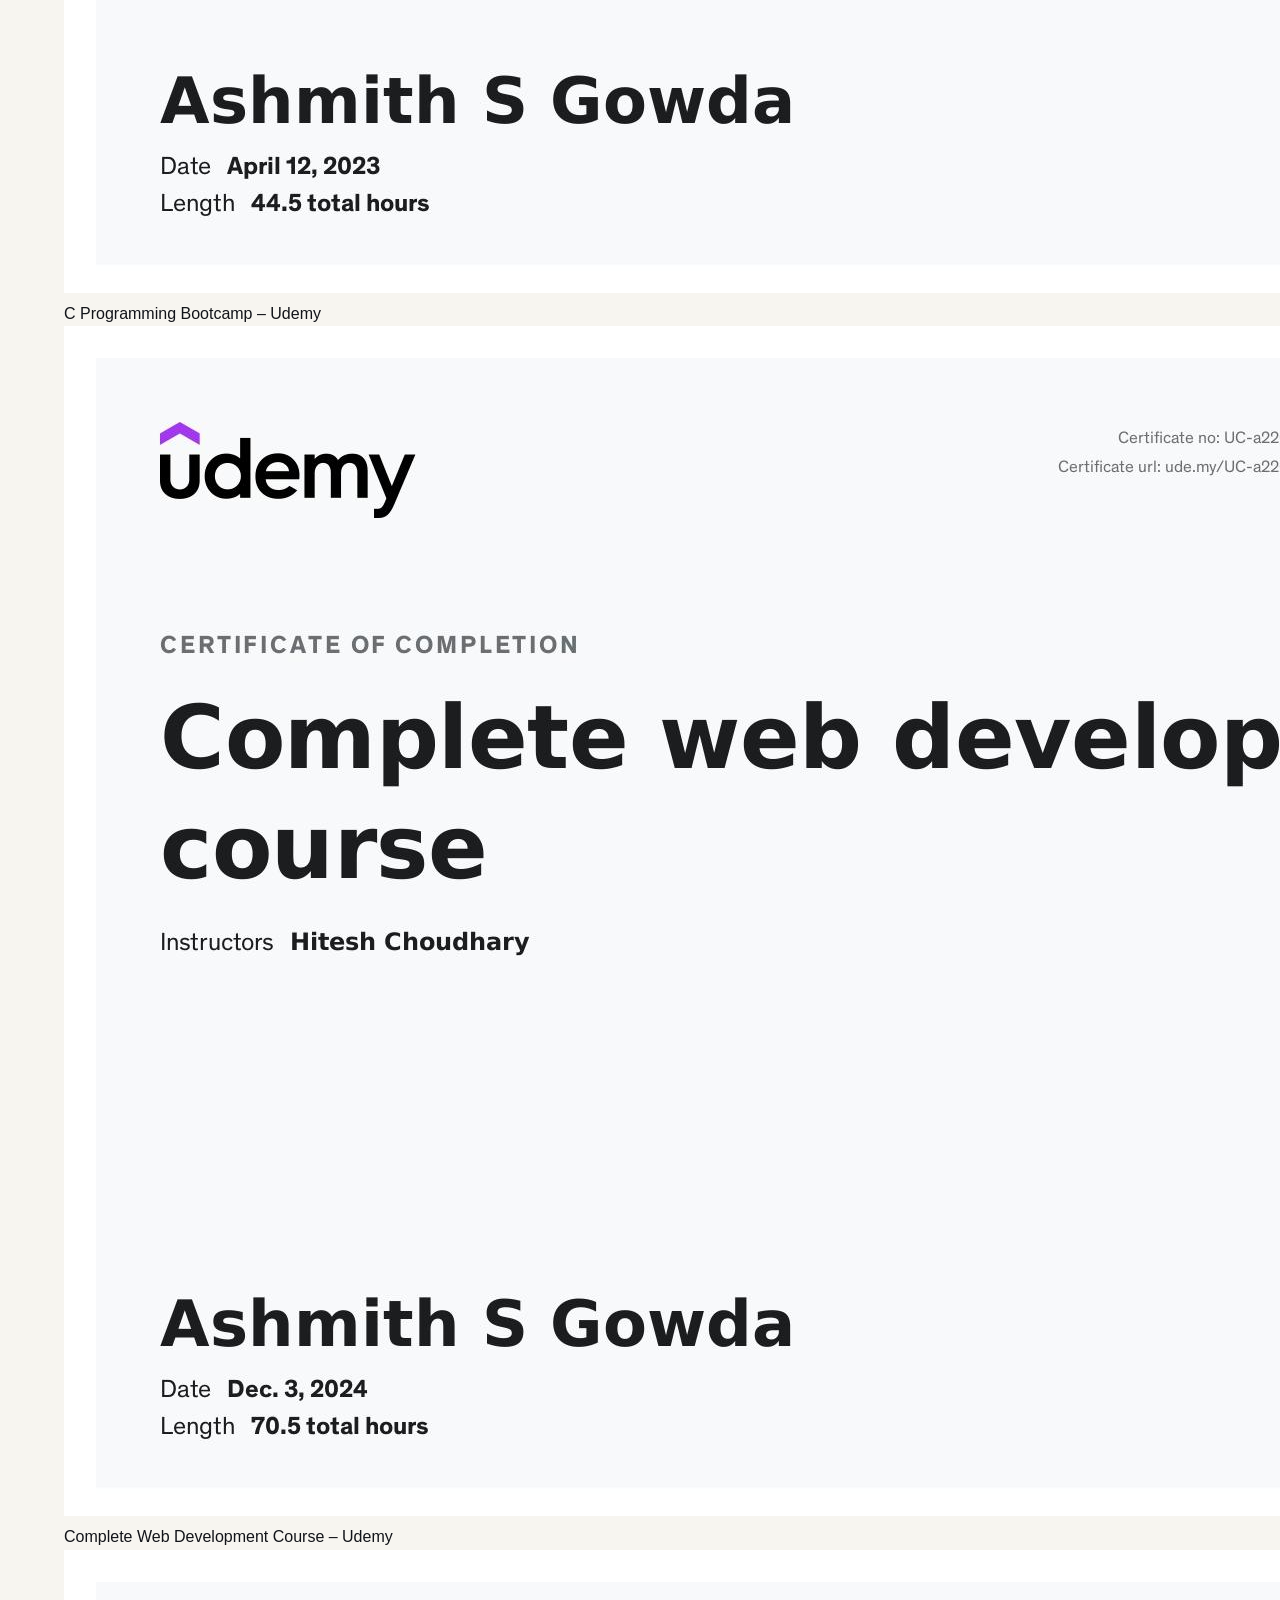
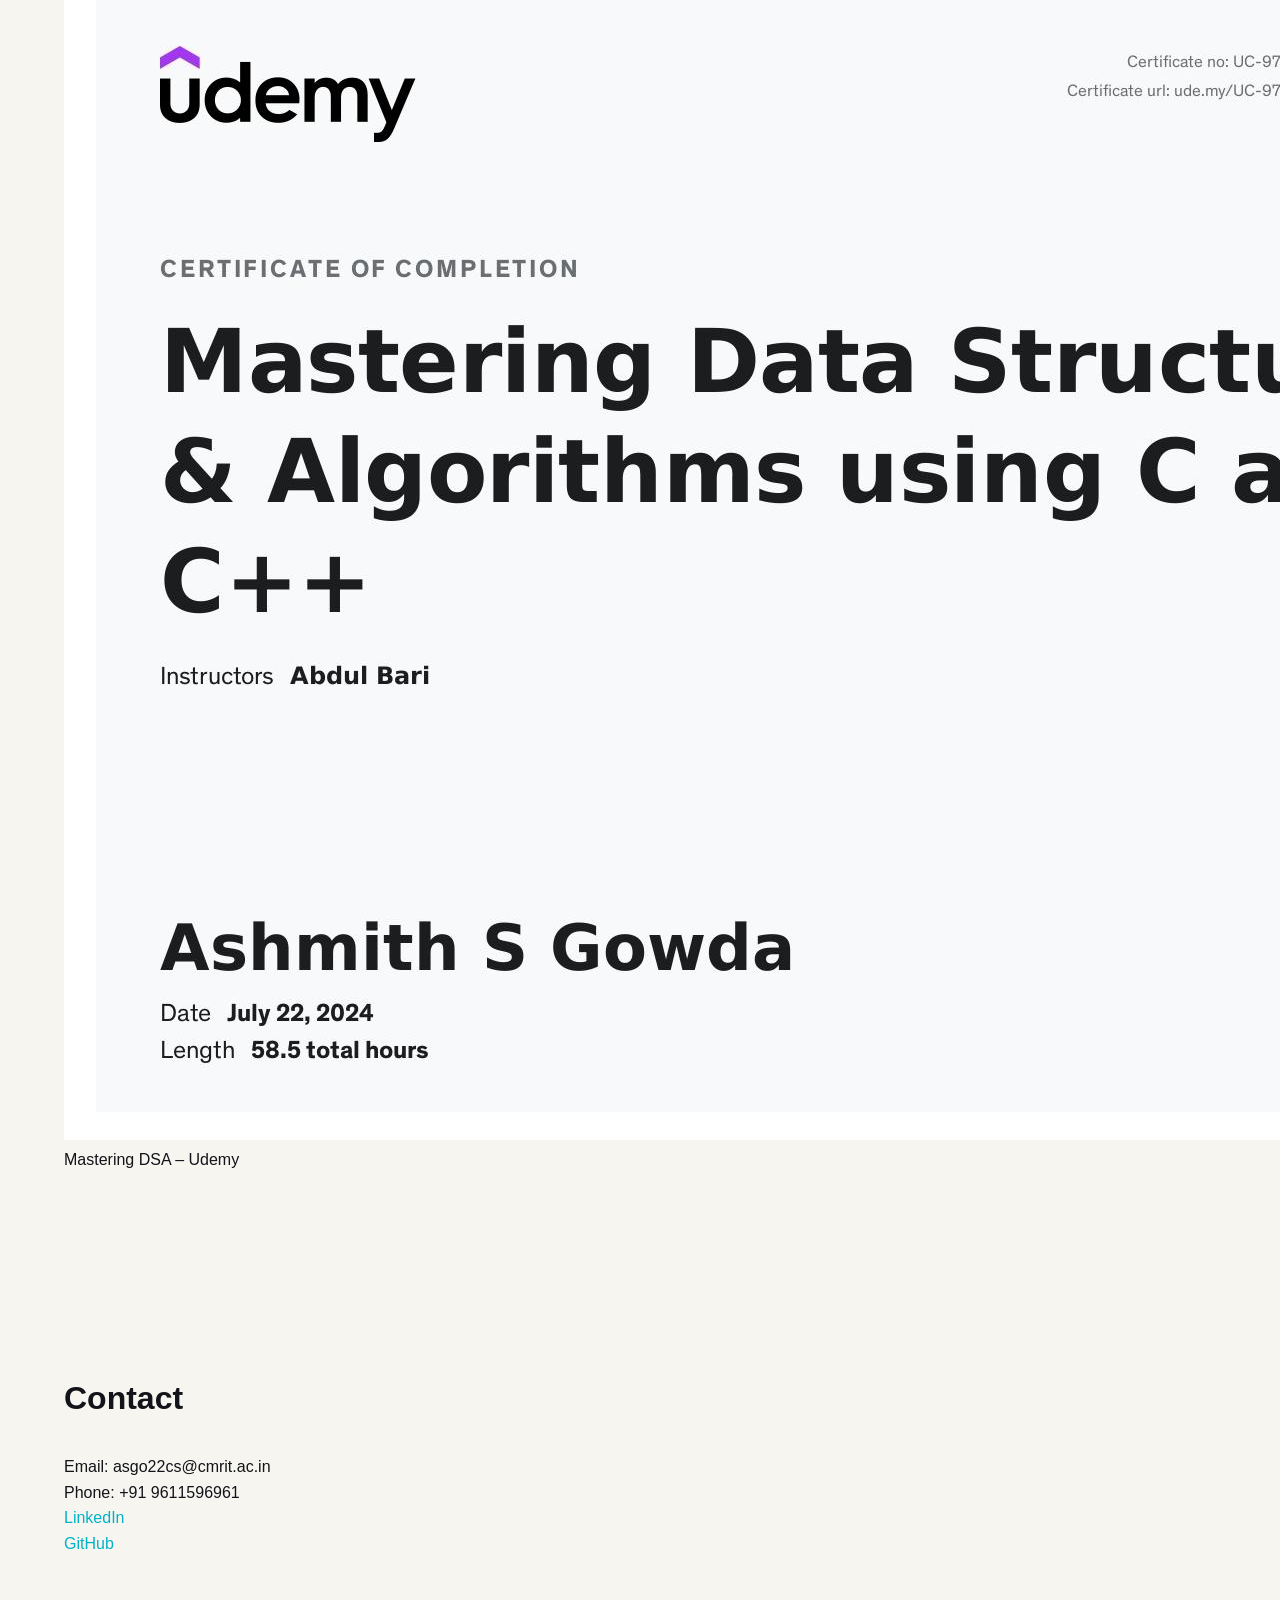
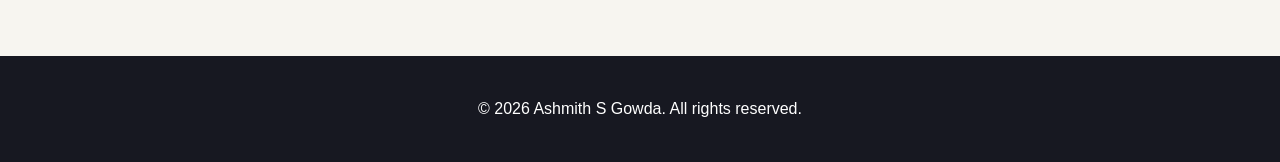
==== commit 80a0cc5a: "Update image paths in index.html" ====
--- a/index.html
+++ b/index.html
@@ -53,7 +53,7 @@
 </div>
 
 <div class="hero-photo-card">
-  <img src="images/photo.jpg" alt="Ashmith S Gowda" class="profile-img">
+  <img src="photo.JPG" alt="Ashmith S Gowda" class="profile-img">
 
   <div class="stats">
     <div class="stat-card">
@@ -212,17 +212,17 @@
 <div class="certificate-grid">
 
 <div class="certificate-card">
-<img src="images/c-programming-bootcamp.jpeg">
+<img src="c-programming-bootcamp.jpeg">
 <p>C Programming Bootcamp – Udemy</p>
 </div>
 
 <div class="certificate-card">
-<img src="images/complete-webdev.jpeg">
+<img src="complete-webdev.jpeg">
 <p>Complete Web Development Course – Udemy</p>
 </div>
 
 <div class="certificate-card">
-<img src="images/mastering-dsa.jpeg">
+<img src="mastering-dsa.jpeg">
 <p>Mastering DSA – Udemy</p>
 </div>
 
